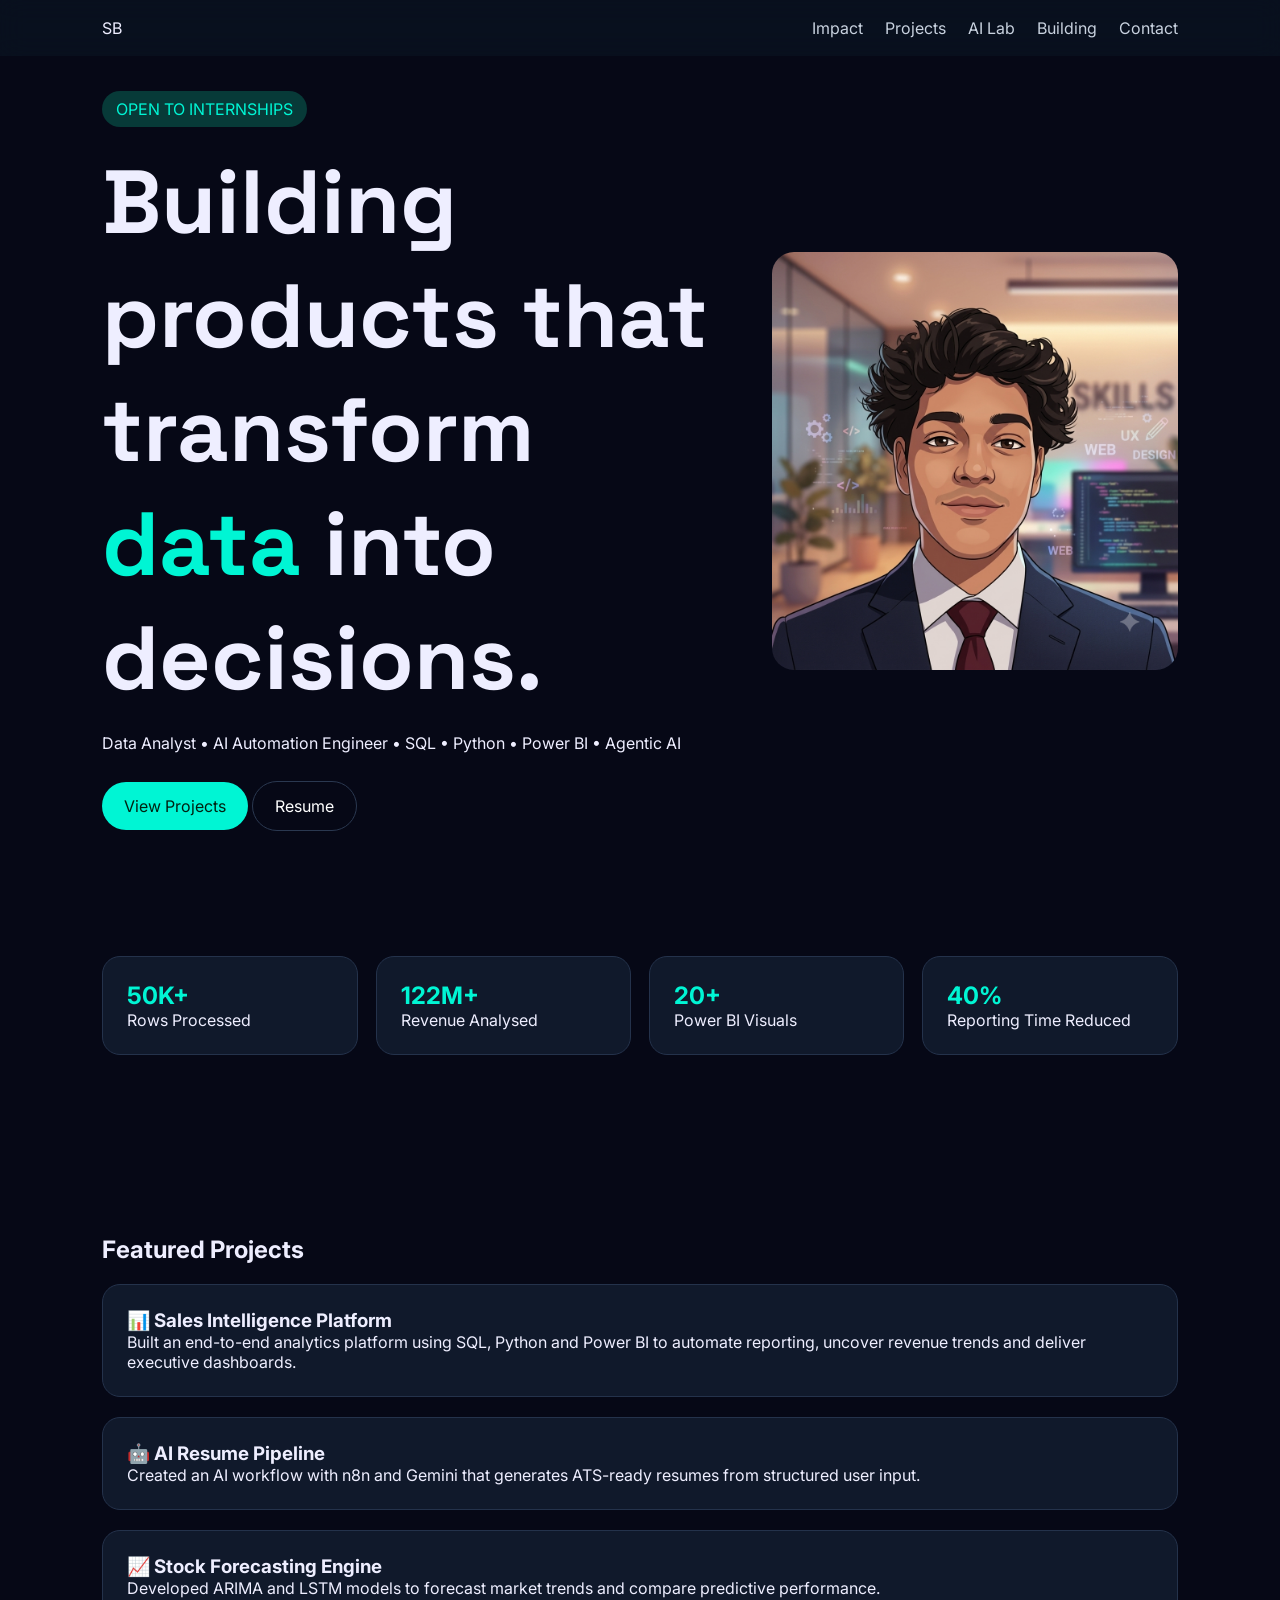
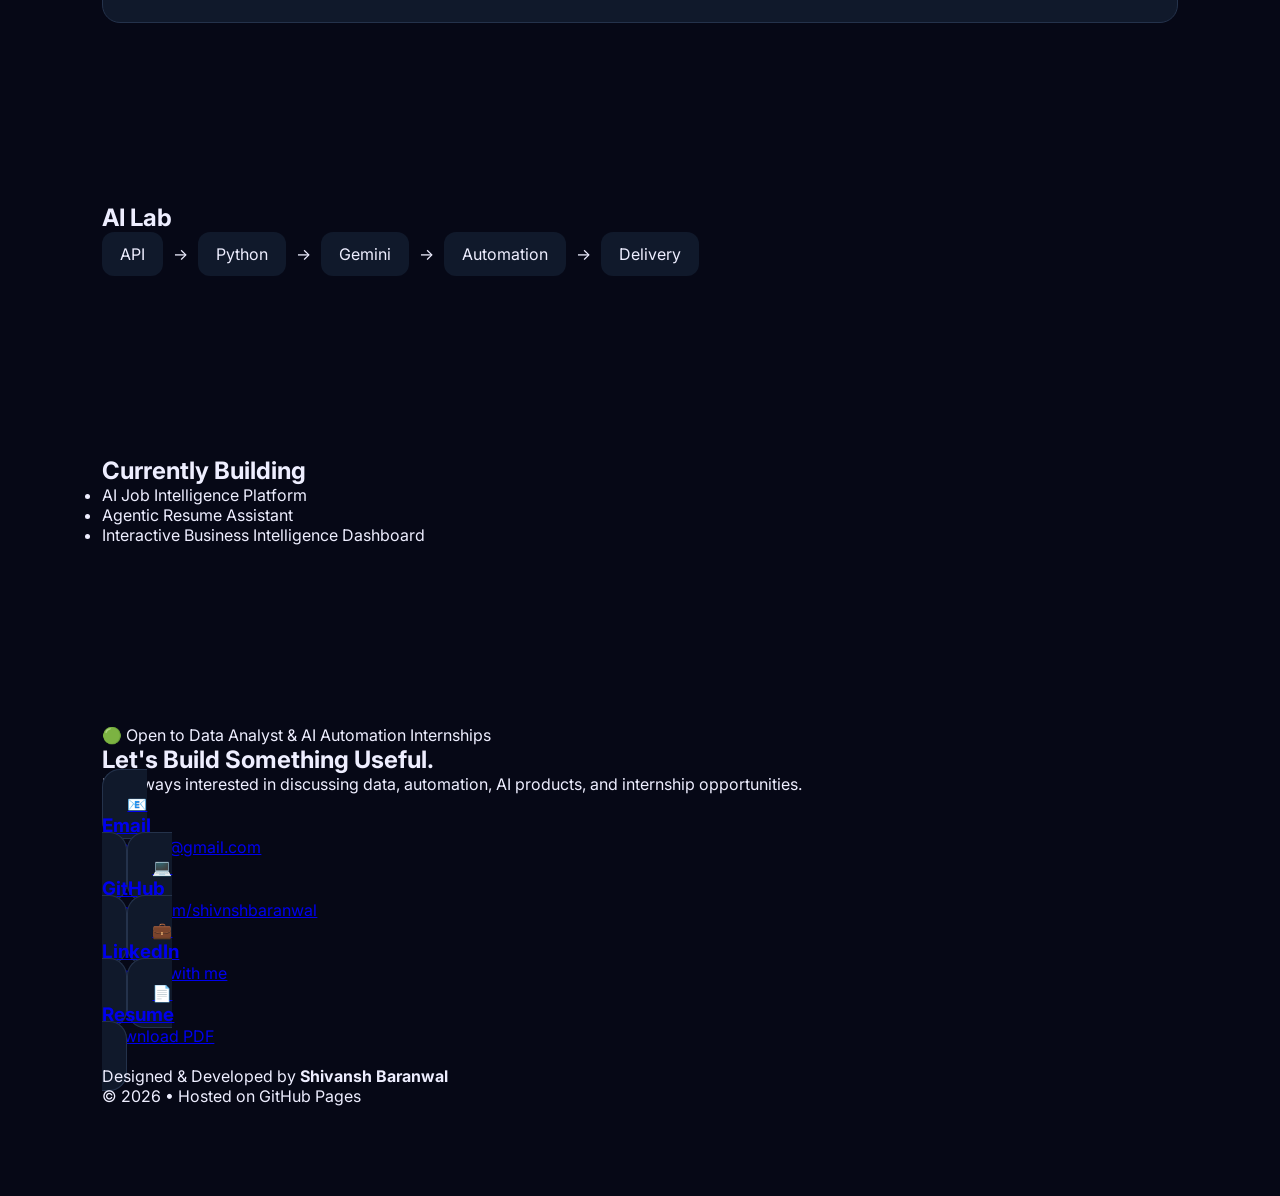
==== index.html @ 77359bcf "Enhance footer with contact information and links Added contact section with internship status and l" ====
<!DOCTYPE html>
<html lang="en">
<head>
<meta charset="UTF-8">
<meta name="viewport" content="width=device-width,initial-scale=1">
<title>Shivansh Baranwal | Data Analyst & AI Automation Engineer</title>
<link rel="preconnect" href="https://fonts.googleapis.com">
<link rel="preconnect" href="https://fonts.gstatic.com" crossorigin>
<link href="https://fonts.googleapis.com/css2?family=Inter:wght@400;600;700;800&family=Space+Grotesk:wght@500;700&display=swap" rel="stylesheet">
<link rel="stylesheet" href="css/style.css">
</head>
<body>
<div id="progress"></div>
<header class="nav">
<div class="logo">SB</div>
<nav>
<a href="#impact">Impact</a>
<a href="#projects">Projects</a>
<a href="#lab">AI Lab</a>
<a href="#building">Building</a>
<a href="#contact">Contact</a>
</nav>
</header>

<section class="hero reveal">
<div>
<span class="badge">OPEN TO INTERNSHIPS</span>
<h1>Building products that transform <span>data</span> into decisions.</h1>
<p>Data Analyst • AI Automation Engineer • SQL • Python • Power BI • Agentic AI</p>
<div class="buttons">
<a class="primary" href="#projects">View Projects</a>
<a class="secondary" href="assets/resume.pdf">Resume</a>
</div>
</div>
<img src="assets/profile.png" class="avatar">
</section>

<section id="impact" class="impact reveal">
<div><h2>50K+</h2><p>Rows Processed</p></div>
<div><h2>122M+</h2><p>Revenue Analysed</p></div>
<div><h2>20+</h2><p>Power BI Visuals</p></div>
<div><h2>40%</h2><p>Reporting Time Reduced</p></div>
</section>

<section id="projects" class="reveal">
<h2>Featured Projects</h2>
<article class="card"><h3>📊 Sales Intelligence Platform</h3><p>Built an end-to-end analytics platform using SQL, Python and Power BI to automate reporting, uncover revenue trends and deliver executive dashboards.</p></article>
<article class="card"><h3>🤖 AI Resume Pipeline</h3><p>Created an AI workflow with n8n and Gemini that generates ATS-ready resumes from structured user input.</p></article>
<article class="card"><h3>📈 Stock Forecasting Engine</h3><p>Developed ARIMA and LSTM models to forecast market trends and compare predictive performance.</p></article>
</section>

<section id="lab" class="reveal">
<h2>AI Lab</h2>
<div class="flow"><div>API</div><span>→</span><div>Python</div><span>→</span><div>Gemini</div><span>→</span><div>Automation</div><span>→</span><div>Delivery</div></div>
</section>

<section id="building" class="reveal">
<h2>Currently Building</h2>
<ul>
<li>AI Job Intelligence Platform</li>
<li>Agentic Resume Assistant</li>
<li>Interactive Business Intelligence Dashboard</li>
</ul>
</section>

<section class="contact">
<div class="container">
<p class="status">🟢 Open to Data Analyst & AI Automation Internships</p>

<h2>Let's Build Something Useful.</h2>

<p class="subtitle">
I'm always interested in discussing data, automation, AI products, and internship opportunities.
</p>

<div class="links">

<a href="mailto:bshivnsh@gmail.com" class="card">
<span>📧</span>
<div>
<h3>Email</h3>
<p>bshivnsh@gmail.com</p>
</div>
</a>

<a href="https://github.com/shivnshbaranwal" target="_blank" class="card">
<span>💻</span>
<div>
<h3>GitHub</h3>
<p>github.com/shivnshbaranwal</p>
</div>
</a>

<a href="https://www.linkedin.com/in/shivansh-baranwal/" target="_blank" class="card">
<span>💼</span>
<div>
<h3>LinkedIn</h3>
<p>Connect with me</p>
</div>
</a>

<a href="assets/resume.pdf" target="_blank" class="card">
<span>📄</span>
<div>
<h3>Resume</h3>
<p>Download PDF</p>
</div>
</a>

</div>

<footer>
<p>Designed & Developed by <strong>Shivansh Baranwal</strong></p>
<p>© 2026 • Hosted on GitHub Pages</p>
</footer>

</div>
</section>

<script src="js/app.js"></script>
</body>
</html>
---- css/style.css ----
*{margin:0;padding:0;box-sizing:border-box}html{scroll-behavior:smooth}body{font-family:Inter,sans-serif;background:#060816;color:#eef}#progress{position:fixed;top:0;left:0;height:3px;background:#00f5d4;width:0;z-index:999}.nav{position:sticky;top:0;display:flex;justify-content:space-between;padding:18px 8%;background:#0a1220dd;backdrop-filter:blur(12px)}.nav a{margin-left:18px;color:#c8d2df;text-decoration:none}.hero{display:grid;grid-template-columns:1.2fr .8fr;gap:60px;align-items:center;min-height:90vh;padding:0 8%}.badge{display:inline-block;background:#073a38;color:#00f5d4;padding:8px 14px;border-radius:999px}.hero h1{font:700 clamp(3rem,7vw,5.8rem) 'Space Grotesk';margin:18px 0}.hero h1 span{color:#00f5d4}.avatar{max-width:420px;width:100%;border-radius:22px}.buttons a{display:inline-block;margin-top:28px;padding:14px 22px;border-radius:999px;text-decoration:none}.primary{background:#00f5d4;color:#021}.secondary{border:1px solid #2a3850;color:#fff}section{padding:90px 8%}.impact{display:grid;grid-template-columns:repeat(4,1fr);gap:18px}.impact div,.card{background:#10192b;border:1px solid #24324b;border-radius:18px;padding:24px}.impact h2{color:#00f5d4}.card{margin-top:20px}.flow{display:flex;gap:10px;flex-wrap:wrap;align-items:center}.flow div{background:#10192b;padding:12px 18px;border-radius:12px}.reveal{opacity:0;transform:translateY(30px);transition:.7s}.reveal.show{opacity:1;transform:none}@media(max-width:900px){.hero,.impact{grid-template-columns:1fr}}
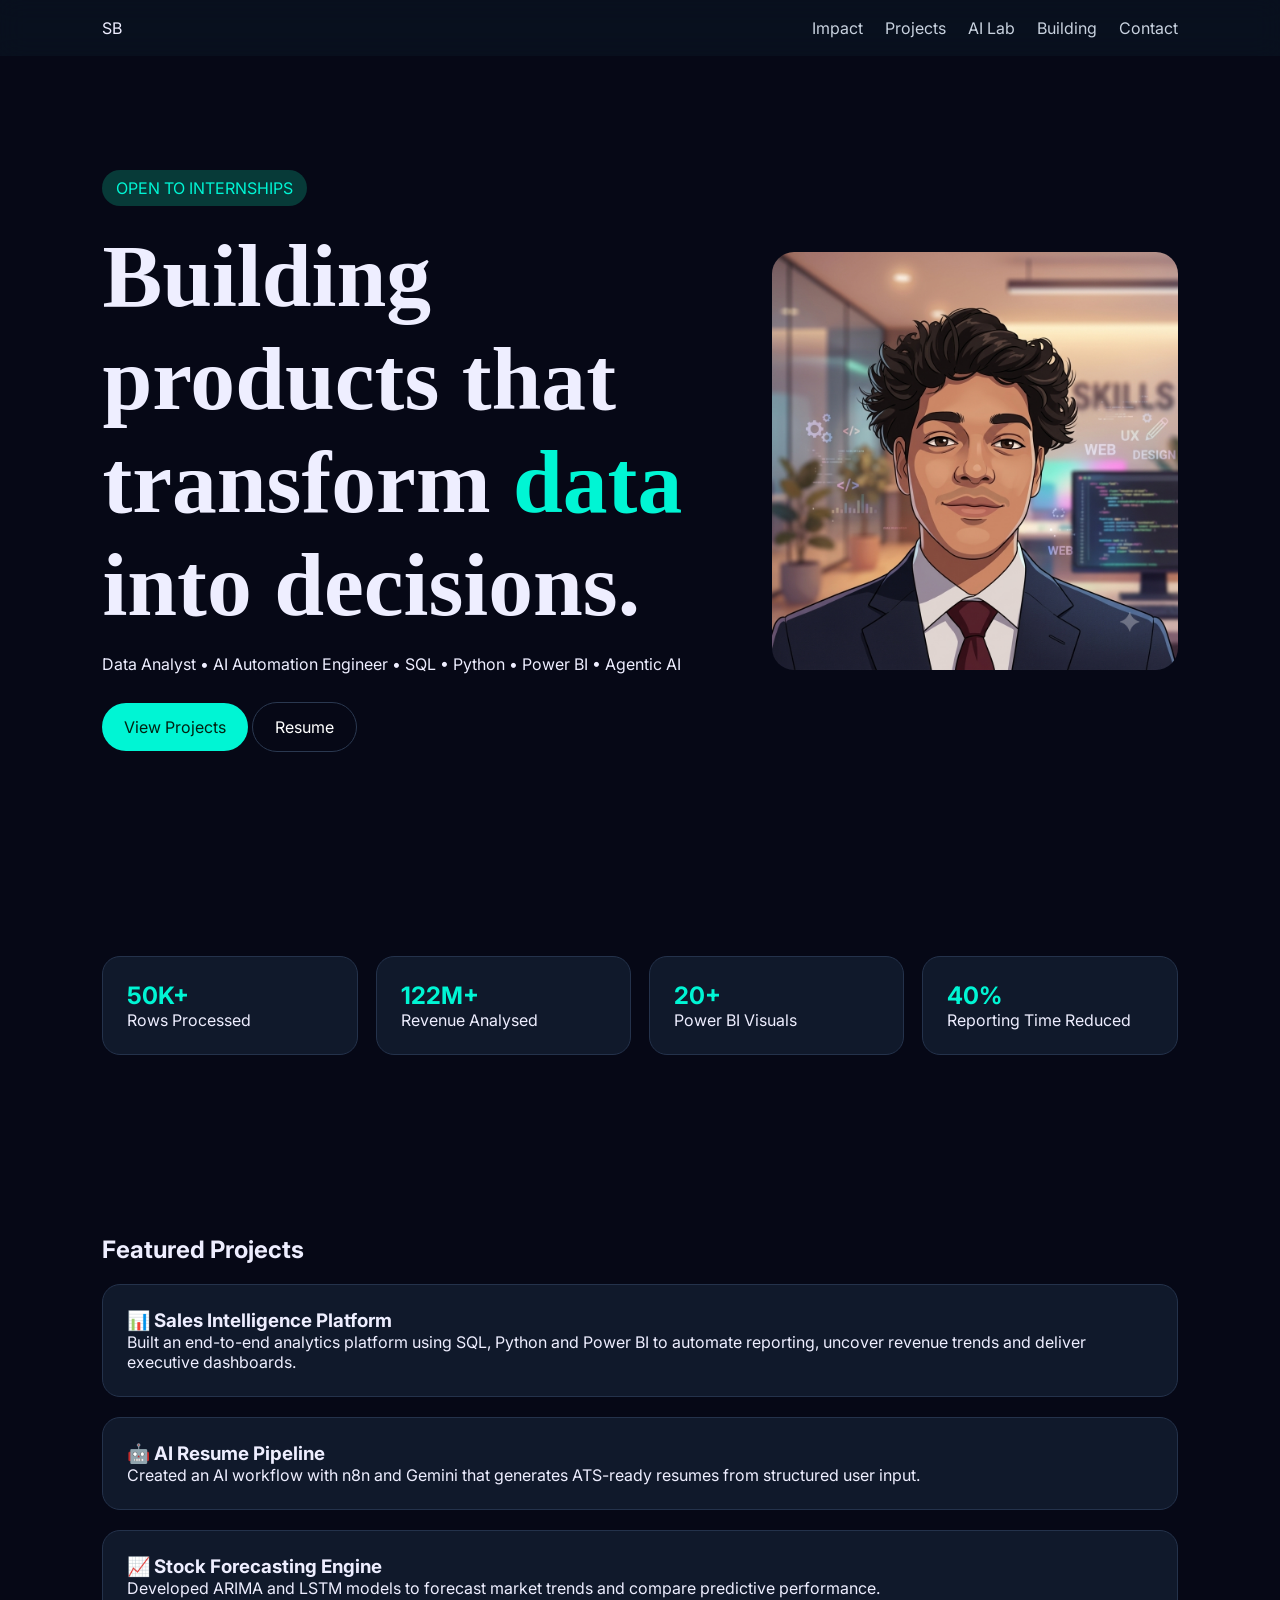
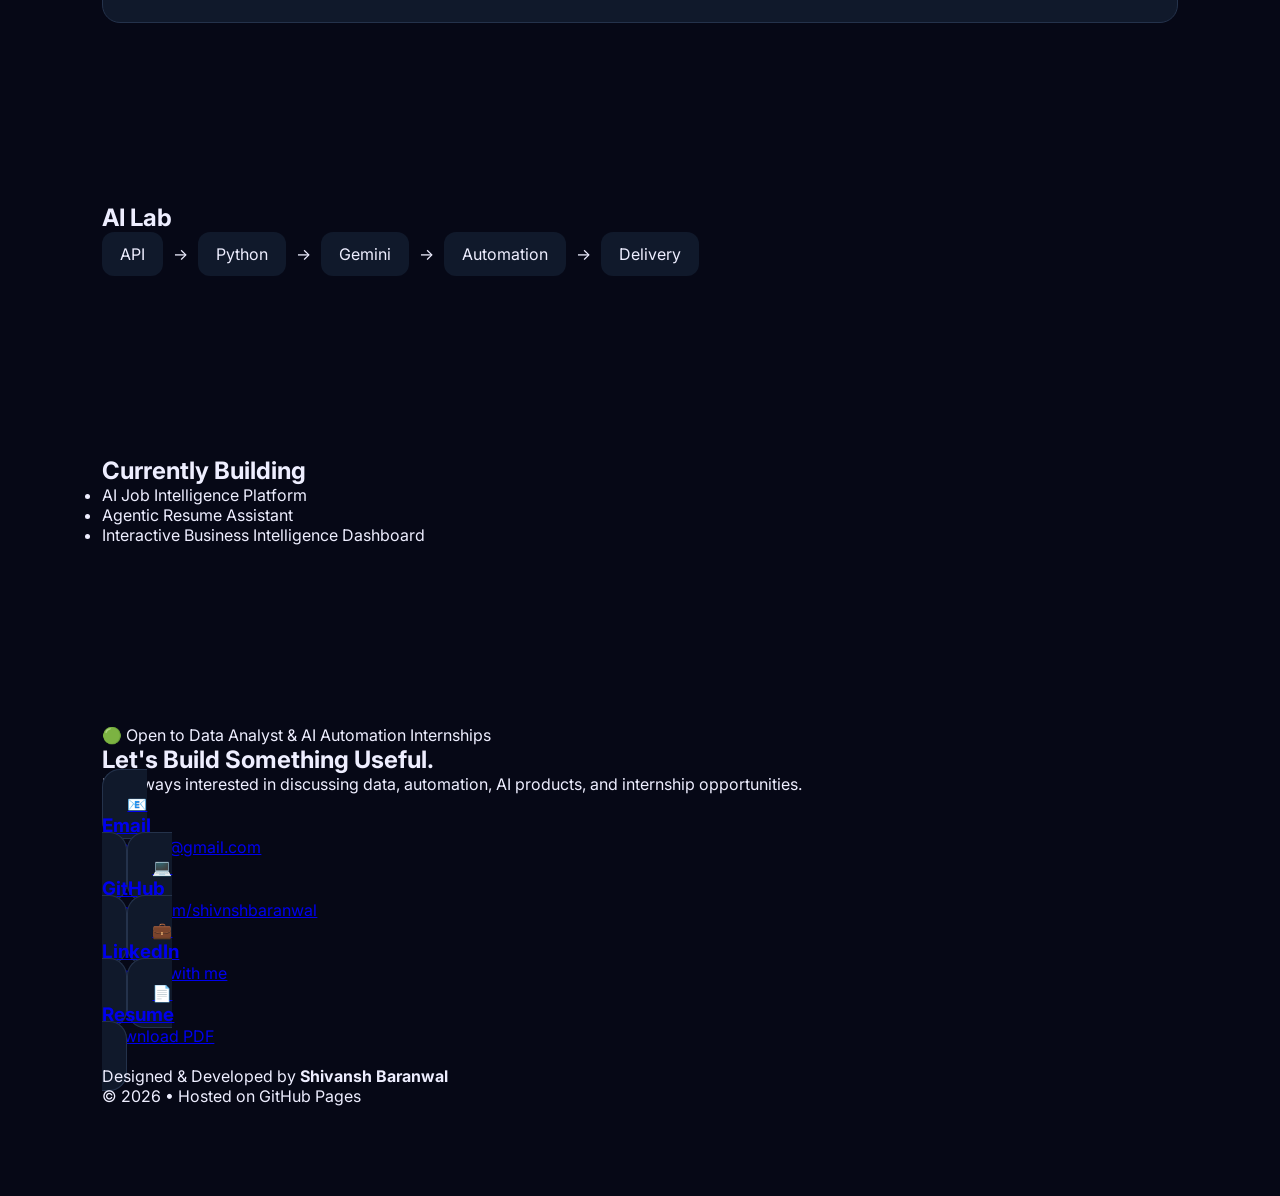
==== commit b58ce336: "Update title and font stylesheet in index.html" ====
--- a/index.html
+++ b/index.html
@@ -3,10 +3,10 @@
 <head>
 <meta charset="UTF-8">
 <meta name="viewport" content="width=device-width,initial-scale=1">
-<title>Shivansh Baranwal | Data Analyst & AI Automation Engineer</title>
+<title>Final Polish - Contact Section</title>
 <link rel="preconnect" href="https://fonts.googleapis.com">
 <link rel="preconnect" href="https://fonts.gstatic.com" crossorigin>
-<link href="https://fonts.googleapis.com/css2?family=Inter:wght@400;600;700;800&family=Space+Grotesk:wght@500;700&display=swap" rel="stylesheet">
+<link href="https://fonts.googleapis.com/css2?family=Inter:wght@400;600;700;800&display=swap" rel="stylesheet">
 <link rel="stylesheet" href="css/style.css">
 </head>
 <body>
--- a/css/style.css
+++ b/css/style.css
@@ -1 +1,12 @@
-*{margin:0;padding:0;box-sizing:border-box}html{scroll-behavior:smooth}body{font-family:Inter,sans-serif;background:#060816;color:#eef}#progress{position:fixed;top:0;left:0;height:3px;background:#00f5d4;width:0;z-index:999}.nav{position:sticky;top:0;display:flex;justify-content:space-between;padding:18px 8%;background:#0a1220dd;backdrop-filter:blur(12px)}.nav a{margin-left:18px;color:#c8d2df;text-decoration:none}.hero{display:grid;grid-template-columns:1.2fr .8fr;gap:60px;align-items:center;min-height:90vh;padding:0 8%}.badge{display:inline-block;background:#073a38;color:#00f5d4;padding:8px 14px;border-radius:999px}.hero h1{font:700 clamp(3rem,7vw,5.8rem) 'Space Grotesk';margin:18px 0}.hero h1 span{color:#00f5d4}.avatar{max-width:420px;width:100%;border-radius:22px}.buttons a{display:inline-block;margin-top:28px;padding:14px 22px;border-radius:999px;text-decoration:none}.primary{background:#00f5d4;color:#021}.secondary{border:1px solid #2a3850;color:#fff}section{padding:90px 8%}.impact{display:grid;grid-template-columns:repeat(4,1fr);gap:18px}.impact div,.card{background:#10192b;border:1px solid #24324b;border-radius:18px;padding:24px}.impact h2{color:#00f5d4}.card{margin-top:20px}.flow{display:flex;gap:10px;flex-wrap:wrap;align-items:center}.flow div{background:#10192b;padding:12px 18px;border-radius:12px}.reveal{opacity:0;transform:translateY(30px);transition:.7s}.reveal.show{opacity:1;transform:none}@media(max-width:900px){.hero,.impact{grid-template-columns:1fr}}+*{margin:0;padding:0;box-sizing:border-box}html{scroll-behavior:smooth}body{font-family:Inter,sans-serif;background:#060816;color:#eef}#progress{position:fixed;top:0;left:0;height:3px;background:#00f5d4;width:0;z-index:999}.nav{position:sticky;top:0;display:flex;justify-content:space-between;padding:18px 8%;background:#0a1220dd;backdrop-filter:blur(12px)}.nav a{margin-left:18px;color:#c8d2df;text-decoration:none}.hero{display:grid;grid-template-columns:1.2fr .8fr;gap:60px;align-items:center;min-height:90vh;padding:0 8%}.badge{display:inline-block;background:#073a38;color:#00f5d4;padding:8px 14px;border-radius:999px}.hero h1{font:700 clamp(3rem,7vw,5.8rem) 'Space Grotesk';margin:18px 0}.hero h1 span{color:#00f5d4}.avatar{max-width:420px;width:100%;border-radius:22px}.buttons a{display:inline-block;margin-top:28px;padding:14px 22px;border-radius:999px;text-decoration:none}.primary{background:#00f5d4;color:#021}.secondary{border:1px solid #2a3850;color:#fff}section{padding:90px 8%}.impact{display:grid;grid-template-columns:repeat(4,1fr);gap:18px}.impact div,.card{background:#10192b;border:1px solid #24324b;border-radius:18px;padding:24px}.impact h2{color:#00f5d4}.card{margin-top:20px}.flow{display:flex;gap:10px;flex-wrap:wrap;align-items:center}.flow div{background:#10192b;padding:12px 18px;border-radius:12px}.reveal{opacity:0;transform:translateY(30px);transition:.7s}.reveal.show{opacity:1;transform:none}@media(max-width:900px){.hero,.impact{grid-template-columns:1fr}}
+
+/* Contact Section Upgrade */
+#contact{text-align:center;padding:100px 8%}
+.contact-status{display:inline-block;background:#0c3a35;color:#00f5d4;padding:8px 16px;border-radius:999px;margin-bottom:20px}
+.contact-sub{max-width:700px;margin:18px auto 40px;color:#9fb2cb;line-height:1.8}
+.contact-grid{display:grid;grid-template-columns:repeat(auto-fit,minmax(240px,1fr));gap:20px;margin-top:20px}
+.contact-card{text-decoration:none;color:#eef;background:#10192b;border:1px solid #24324b;border-radius:18px;padding:22px;display:flex;align-items:center;gap:16px;transition:.3s}
+.contact-card span{font-size:2rem}
+.contact-card p{color:#9fb2cb;word-break:break-word}
+.contact-card:hover{transform:translateY(-8px);border-color:#00f5d4;box-shadow:0 16px 36px rgba(0,245,212,.18)}
+.copyright{margin-top:40px;color:#8ea2bc;font-size:.9rem}
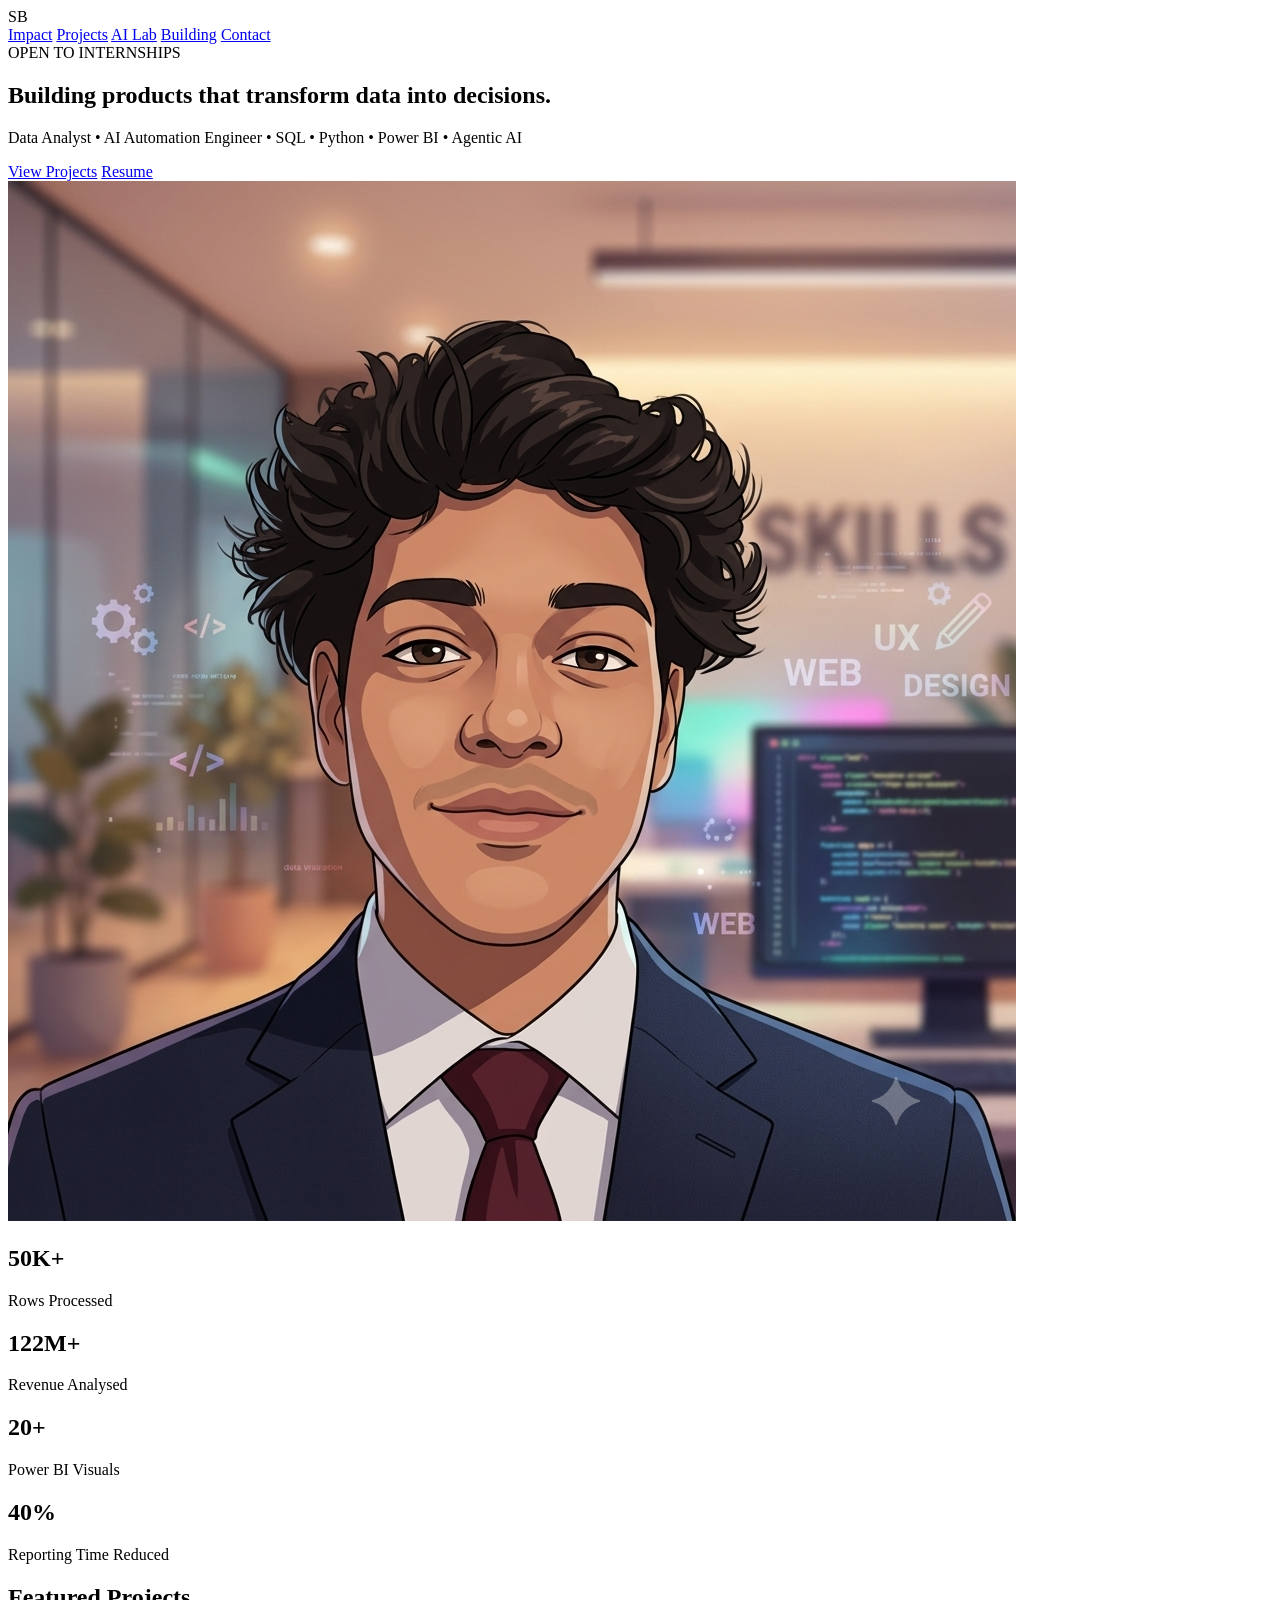
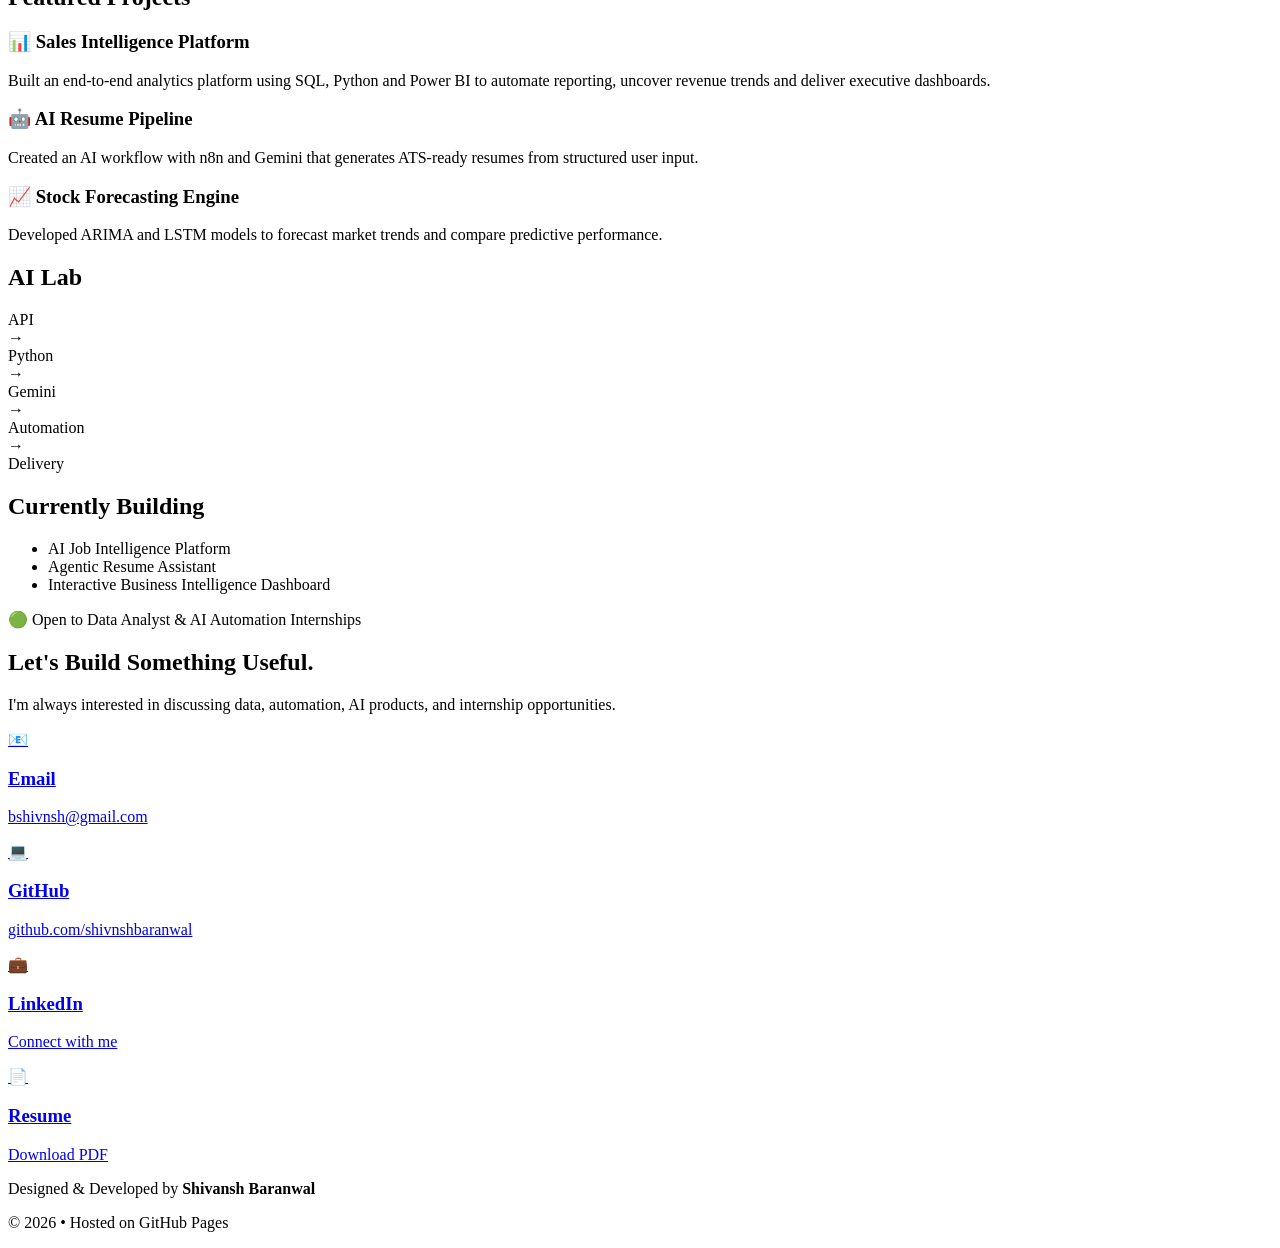
==== commit df028a97: "Rename index_fixed.html to index.html" ====
--- a/index.html
+++ b/index.html
@@ -1,13 +1,14 @@
 <!DOCTYPE html>
+
 <html lang="en">
 <head>
-<meta charset="UTF-8">
-<meta name="viewport" content="width=device-width,initial-scale=1">
-<title>Final Polish - Contact Section</title>
-<link rel="preconnect" href="https://fonts.googleapis.com">
-<link rel="preconnect" href="https://fonts.gstatic.com" crossorigin>
-<link href="https://fonts.googleapis.com/css2?family=Inter:wght@400;600;700;800&display=swap" rel="stylesheet">
-<link rel="stylesheet" href="css/style.css">
+<meta charset="utf-8"/>
+<meta content="width=device-width,initial-scale=1" name="viewport"/>
+<title>Shivansh Baranwal | Portfolio</title>
+<link href="https://fonts.googleapis.com" rel="preconnect"/>
+<link crossorigin="" href="https://fonts.gstatic.com" rel="preconnect"/>
+<link href="https://fonts.googleapis.com/css2?family=Inter:wght@400;600;700;800&amp;display=swap" rel="stylesheet"/>
+<link href="css/style.css" rel="stylesheet"/>
 </head>
 <body>
 <div id="progress"></div>
@@ -21,7 +22,6 @@
 <a href="#contact">Contact</a>
 </nav>
 </header>
-
 <section class="hero reveal">
 <div>
 <span class="badge">OPEN TO INTERNSHIPS</span>
@@ -32,29 +32,25 @@
 <a class="secondary" href="assets/resume.pdf">Resume</a>
 </div>
 </div>
-<img src="assets/profile.png" class="avatar">
+<img class="avatar" src="assets/profile.png"/>
 </section>
-
-<section id="impact" class="impact reveal">
+<section class="impact reveal" id="impact">
 <div><h2>50K+</h2><p>Rows Processed</p></div>
 <div><h2>122M+</h2><p>Revenue Analysed</p></div>
 <div><h2>20+</h2><p>Power BI Visuals</p></div>
 <div><h2>40%</h2><p>Reporting Time Reduced</p></div>
 </section>
-
-<section id="projects" class="reveal">
+<section class="reveal" id="projects">
 <h2>Featured Projects</h2>
-<article class="card"><h3>📊 Sales Intelligence Platform</h3><p>Built an end-to-end analytics platform using SQL, Python and Power BI to automate reporting, uncover revenue trends and deliver executive dashboards.</p></article>
-<article class="card"><h3>🤖 AI Resume Pipeline</h3><p>Created an AI workflow with n8n and Gemini that generates ATS-ready resumes from structured user input.</p></article>
-<article class="card"><h3>📈 Stock Forecasting Engine</h3><p>Developed ARIMA and LSTM models to forecast market trends and compare predictive performance.</p></article>
+<article class="project-card"><h3>📊 Sales Intelligence Platform</h3><p>Built an end-to-end analytics platform using SQL, Python and Power BI to automate reporting, uncover revenue trends and deliver executive dashboards.</p></article>
+<article class="project-card"><h3>🤖 AI Resume Pipeline</h3><p>Created an AI workflow with n8n and Gemini that generates ATS-ready resumes from structured user input.</p></article>
+<article class="project-card"><h3>📈 Stock Forecasting Engine</h3><p>Developed ARIMA and LSTM models to forecast market trends and compare predictive performance.</p></article>
 </section>
-
-<section id="lab" class="reveal">
+<section class="reveal" id="lab">
 <h2>AI Lab</h2>
 <div class="flow"><div>API</div><span>→</span><div>Python</div><span>→</span><div>Gemini</div><span>→</span><div>Automation</div><span>→</span><div>Delivery</div></div>
 </section>
-
-<section id="building" class="reveal">
+<section class="reveal" id="building">
 <h2>Currently Building</h2>
 <ul>
 <li>AI Job Intelligence Platform</li>
@@ -62,61 +58,49 @@
 <li>Interactive Business Intelligence Dashboard</li>
 </ul>
 </section>
-
 <section class="contact">
 <div class="container">
-<p class="status">🟢 Open to Data Analyst & AI Automation Internships</p>
-
+<p class="contact-status">🟢 Open to Data Analyst &amp; AI Automation Internships</p>
 <h2>Let's Build Something Useful.</h2>
-
-<p class="subtitle">
+<p class="contact-sub">
 I'm always interested in discussing data, automation, AI products, and internship opportunities.
 </p>
-
-<div class="links">
-
-<a href="mailto:bshivnsh@gmail.com" class="card">
+<div class="contact-grid">
+<a class="contact-card" href="mailto:bshivnsh@gmail.com">
 <span>📧</span>
 <div>
 <h3>Email</h3>
 <p>bshivnsh@gmail.com</p>
 </div>
 </a>
-
-<a href="https://github.com/shivnshbaranwal" target="_blank" class="card">
+<a class="contact-card" href="https://github.com/shivnshbaranwal" target="_blank">
 <span>💻</span>
 <div>
 <h3>GitHub</h3>
 <p>github.com/shivnshbaranwal</p>
 </div>
 </a>
-
-<a href="https://www.linkedin.com/in/shivansh-baranwal/" target="_blank" class="card">
+<a class="contact-card" href="https://www.linkedin.com/in/shivansh-baranwal/" target="_blank">
 <span>💼</span>
 <div>
 <h3>LinkedIn</h3>
 <p>Connect with me</p>
 </div>
 </a>
-
-<a href="assets/resume.pdf" target="_blank" class="card">
+<a class="contact-card" href="assets/resume.pdf" target="_blank">
 <span>📄</span>
 <div>
 <h3>Resume</h3>
 <p>Download PDF</p>
 </div>
 </a>
-
 </div>
-
 <footer>
-<p>Designed & Developed by <strong>Shivansh Baranwal</strong></p>
+<p>Designed &amp; Developed by <strong>Shivansh Baranwal</strong></p>
 <p>© 2026 • Hosted on GitHub Pages</p>
 </footer>
-
 </div>
 </section>
-
 <script src="js/app.js"></script>
 </body>
 </html>
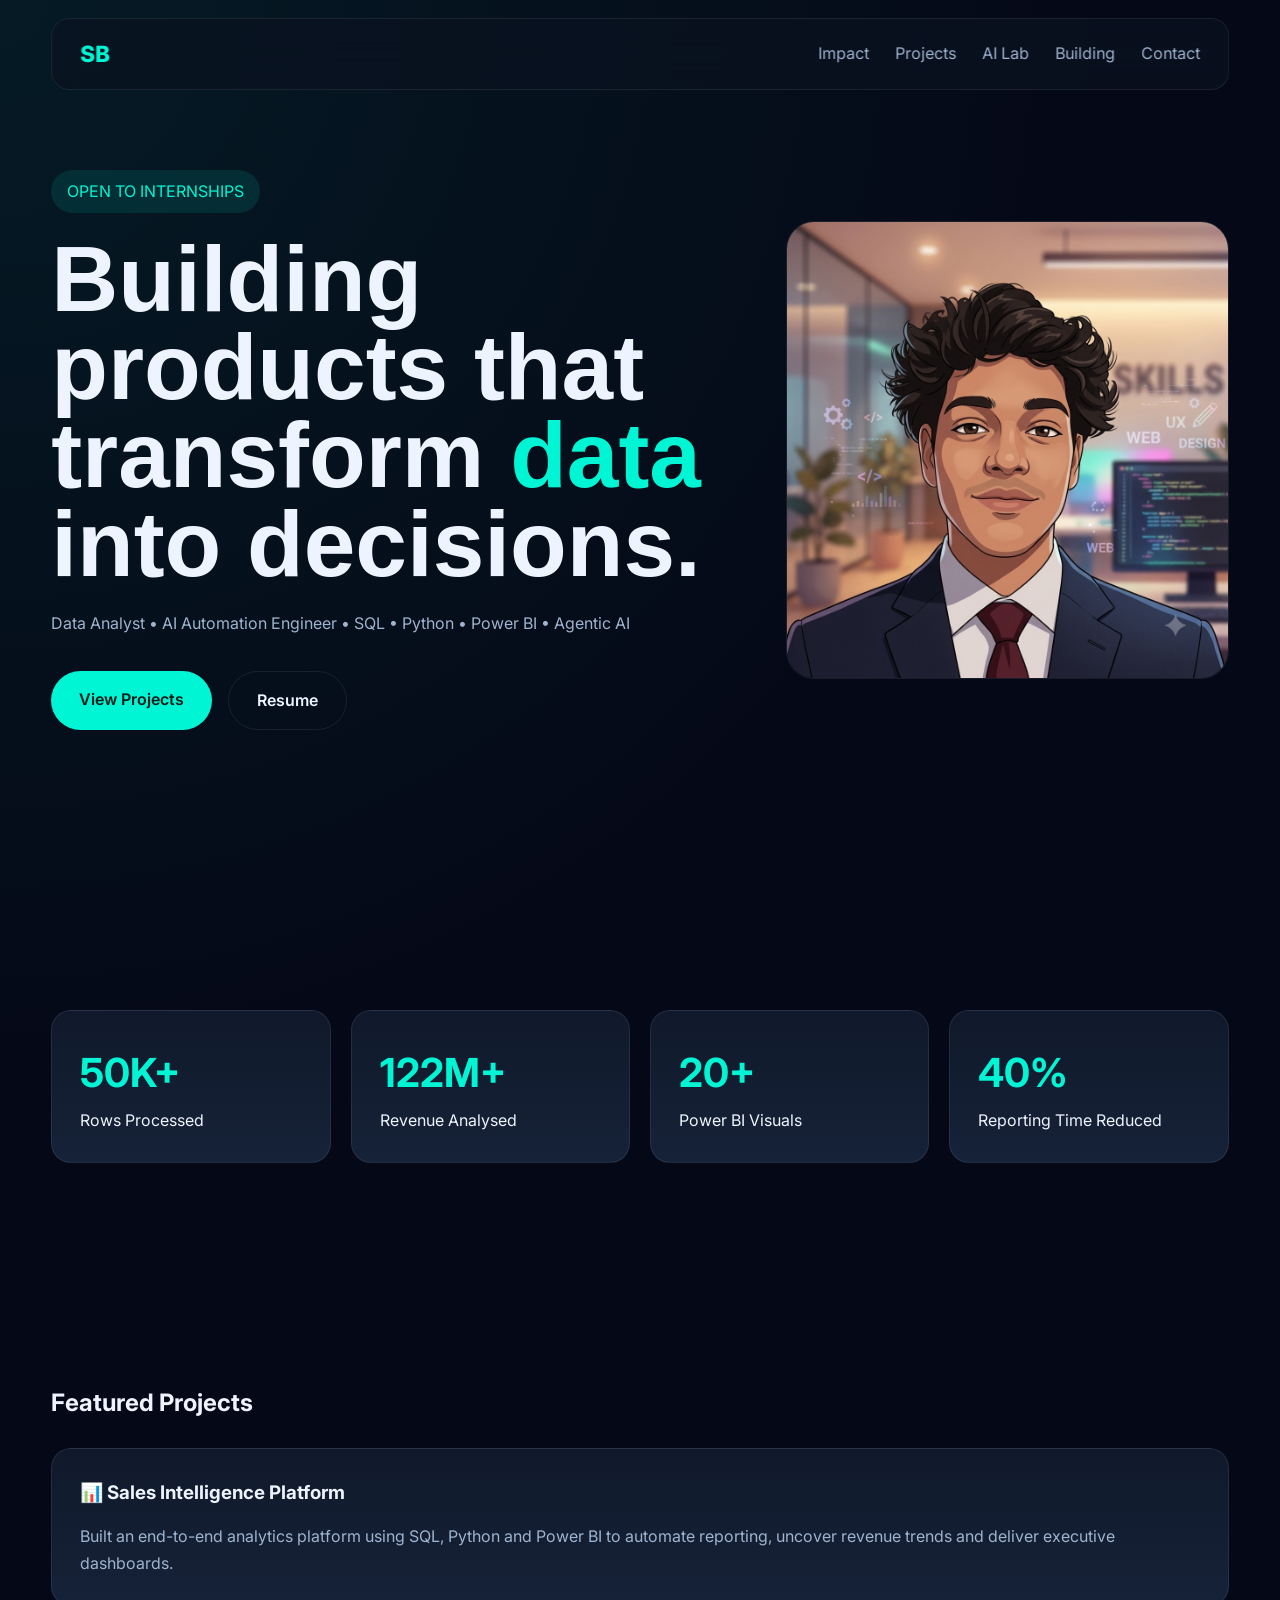
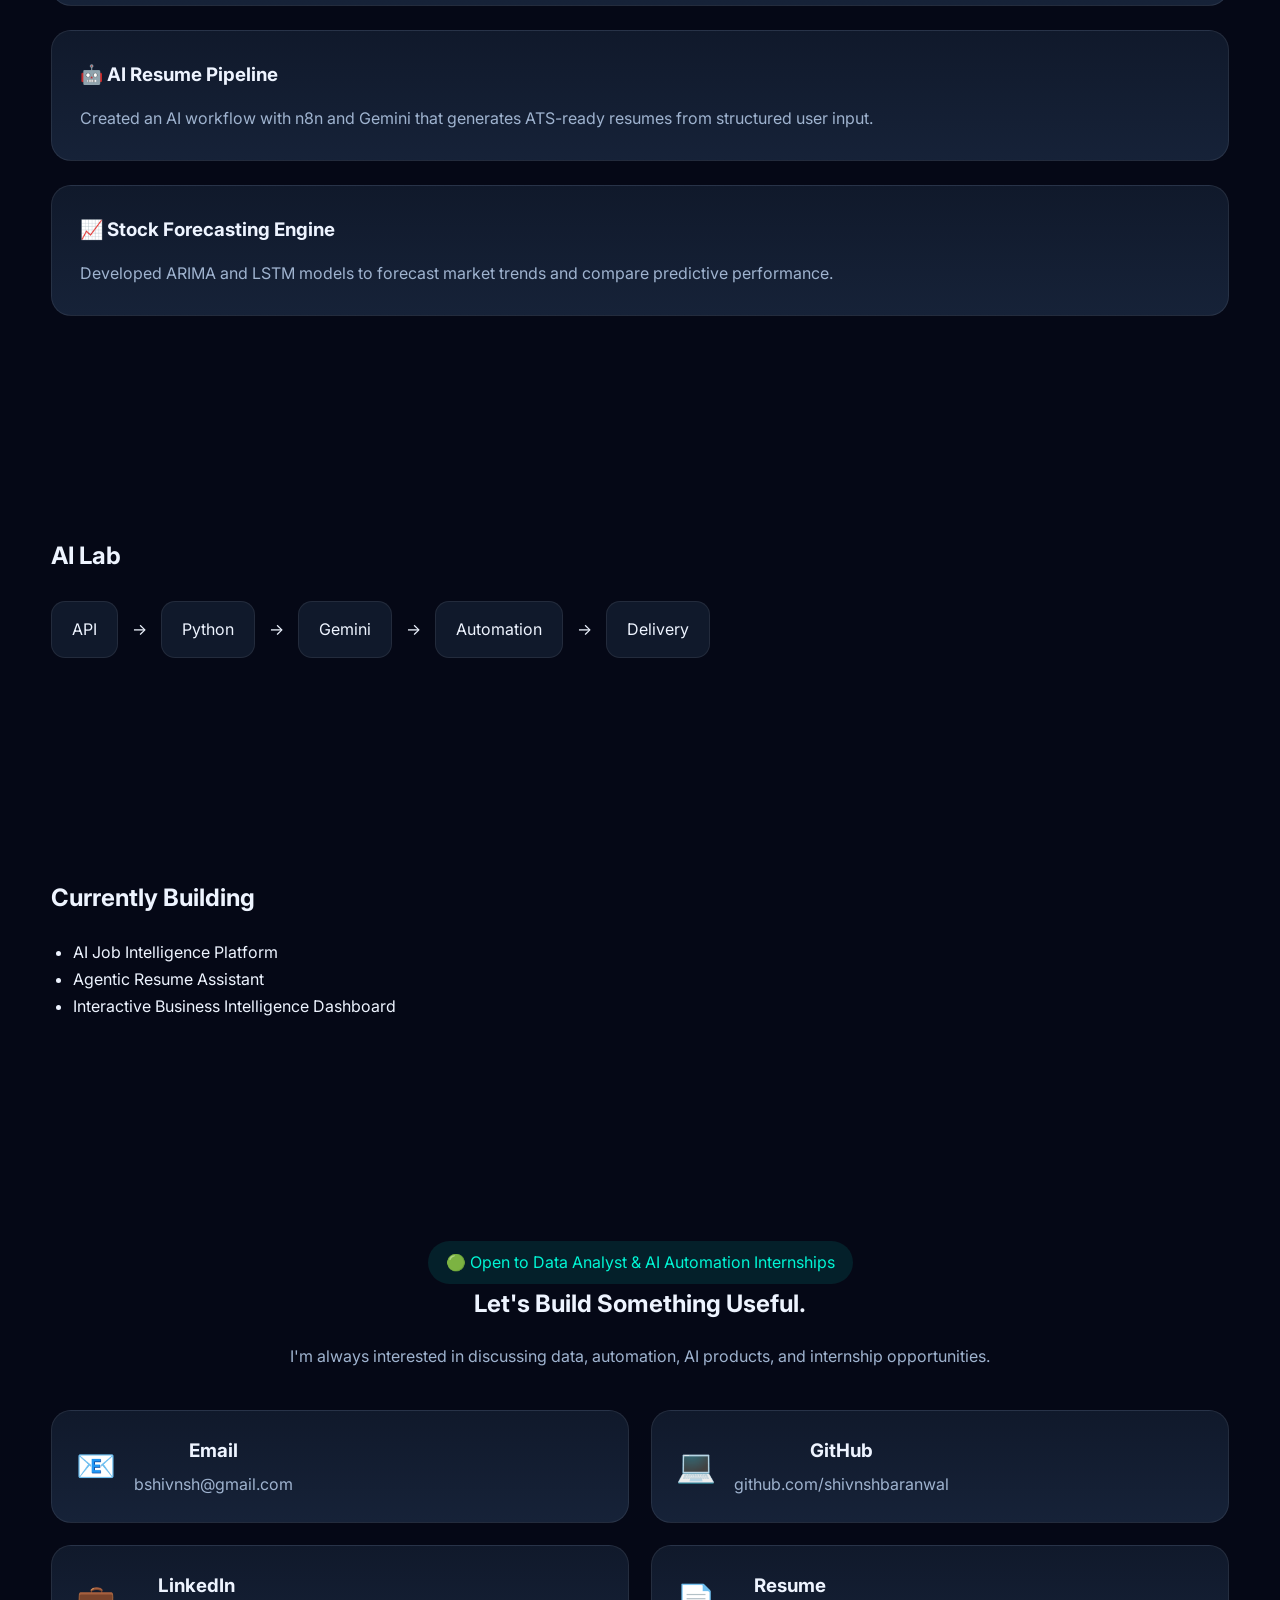
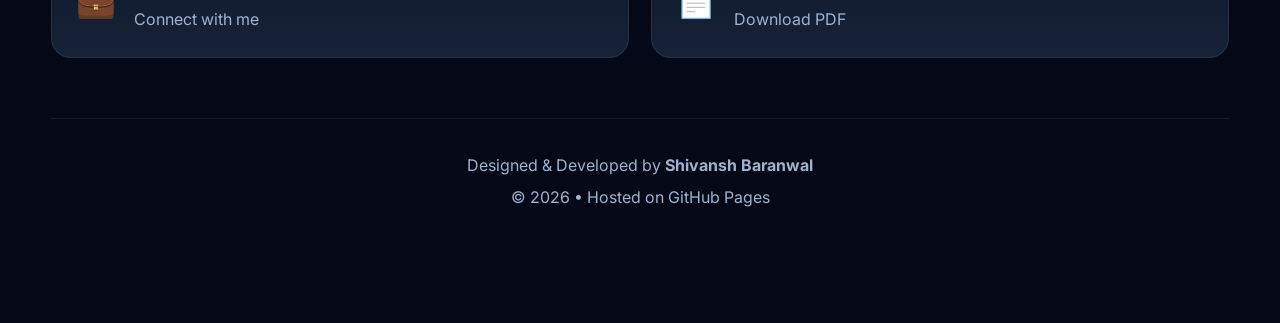
==== commit 6379ad4a: "Add favicon link to index.html" ====
--- a/index.html
+++ b/index.html
@@ -9,6 +9,7 @@
 <link crossorigin="" href="https://fonts.gstatic.com" rel="preconnect"/>
 <link href="https://fonts.googleapis.com/css2?family=Inter:wght@400;600;700;800&amp;display=swap" rel="stylesheet"/>
 <link href="css/style.css" rel="stylesheet"/>
+<link rel="icon" type="image/png" href="assets/favicon.png"/>
 </head>
 <body>
 <div id="progress"></div>
--- a/css/style.css
+++ b/css/style.css
@@ -0,0 +1,298 @@
+
+/* ===========================
+   NEXUS v1.1 CSS
+   Matches index_fixed.html
+=========================== */
+
+:root{
+ --bg:#050816;
+ --surface:#10192b;
+ --surface2:#162238;
+ --text:#eef4ff;
+ --muted:#9fb3cf;
+ --accent:#00f5d4;
+ --border:rgba(255,255,255,.08);
+ --radius:20px;
+}
+
+*{margin:0;padding:0;box-sizing:border-box}
+html{scroll-behavior:smooth}
+body{
+font-family:Inter,sans-serif;
+background:radial-gradient(circle at top left,rgba(0,245,212,.08),transparent 30%),var(--bg);
+color:var(--text);
+overflow-x:hidden;
+line-height:1.7;
+}
+
+a{text-decoration:none;color:inherit}
+img{display:block;max-width:100%}
+
+#progress{
+position:fixed;
+top:0;
+left:0;
+height:4px;
+width:0;
+background:linear-gradient(90deg,#00f5d4,#5aa9ff);
+z-index:9999;
+}
+
+.nav{
+position:fixed;
+top:18px;
+left:50%;
+transform:translateX(-50%);
+width:min(1200px,92%);
+display:flex;
+justify-content:space-between;
+align-items:center;
+padding:16px 28px;
+background:rgba(10,18,32,.72);
+backdrop-filter:blur(16px);
+border:1px solid var(--border);
+border-radius:18px;
+z-index:999;
+}
+
+.logo{font-size:1.4rem;font-weight:800;color:var(--accent)}
+
+.nav nav{display:flex;gap:26px}
+.nav nav a{color:var(--muted);transition:.3s}
+.nav nav a:hover{color:var(--accent)}
+
+section{
+width:min(1200px,92%);
+margin:auto;
+padding:110px 0;
+}
+
+.hero{
+display:grid;
+grid-template-columns:1.2fr .8fr;
+gap:70px;
+align-items:center;
+min-height:100vh;
+}
+
+.badge{
+display:inline-block;
+padding:8px 16px;
+border-radius:999px;
+background:rgba(0,245,212,.1);
+color:var(--accent);
+}
+
+.hero h1{
+font-family:"Space Grotesk",sans-serif;
+font-size:clamp(3.2rem,8vw,5.8rem);
+line-height:.95;
+margin:22px 0;
+}
+
+.hero h1 span{color:var(--accent)}
+.hero p{color:var(--muted);max-width:620px}
+
+.buttons{
+display:flex;
+gap:16px;
+margin-top:34px;
+}
+
+.primary,.secondary{
+padding:15px 28px;
+border-radius:999px;
+font-weight:600;
+transition:.3s;
+}
+
+.primary{
+background:var(--accent);
+color:#001c18;
+}
+
+.secondary{
+border:1px solid var(--border);
+}
+
+.primary:hover,.secondary:hover{
+transform:translateY(-4px);
+}
+
+.avatar{
+border-radius:28px;
+border:1px solid var(--border);
+}
+
+.impact{
+display:grid;
+grid-template-columns:repeat(4,1fr);
+gap:20px;
+}
+
+.impact>div{
+background:linear-gradient(180deg,var(--surface),var(--surface2));
+padding:28px;
+border-radius:var(--radius);
+border:1px solid var(--border);
+}
+
+.impact h2{
+color:var(--accent);
+font-size:2.5rem;
+}
+
+.project-card{
+margin-top:24px;
+padding:28px;
+background:linear-gradient(180deg,var(--surface),var(--surface2));
+border:1px solid var(--border);
+border-radius:var(--radius);
+transition:.35s;
+}
+
+.project-card:hover{
+transform:translateY(-8px);
+border-color:rgba(0,245,212,.35);
+}
+
+.project-card p{
+margin-top:14px;
+color:var(--muted);
+}
+
+.flow{
+display:flex;
+flex-wrap:wrap;
+gap:14px;
+align-items:center;
+margin-top:24px;
+}
+
+.flow div{
+padding:14px 20px;
+background:var(--surface);
+border-radius:14px;
+border:1px solid var(--border);
+}
+
+#building ul{
+padding-left:22px;
+margin-top:20px;
+}
+
+.contact{
+text-align:center;
+}
+
+.contact-status{
+display:inline-block;
+padding:8px 18px;
+background:rgba(0,245,212,.1);
+color:var(--accent);
+border-radius:999px;
+}
+
+.contact-sub{
+max-width:720px;
+margin:18px auto 40px;
+color:var(--muted);
+}
+
+.contact-grid{
+display:grid;
+grid-template-columns:repeat(2,1fr);
+gap:22px;
+}
+
+.contact-card{
+display:flex;
+align-items:center;
+gap:18px;
+padding:24px;
+background:linear-gradient(180deg,var(--surface),var(--surface2));
+border:1px solid var(--border);
+border-radius:20px;
+transition:.35s;
+}
+
+.contact-card:hover{
+transform:translateY(-8px);
+border-color:rgba(0,245,212,.35);
+box-shadow:0 20px 40px rgba(0,245,212,.15);
+}
+
+.contact-card span{
+font-size:2rem;
+}
+
+.contact-card h3{
+margin-bottom:4px;
+}
+
+.contact-card p{
+color:var(--muted);
+word-break:break-word;
+}
+
+footer{
+margin-top:60px;
+padding-top:30px;
+border-top:1px solid var(--border);
+color:var(--muted);
+line-height:2;
+}
+
+.reveal{
+opacity:0;
+transform:translateY(30px);
+transition:.8s;
+}
+
+.reveal.show{
+opacity:1;
+transform:none;
+}
+
+@media(max-width:900px){
+
+.nav nav{display:none}
+
+.hero{
+grid-template-columns:1fr;
+padding-top:120px;
+}
+
+.impact{
+grid-template-columns:1fr 1fr;
+}
+
+.contact-grid{
+grid-template-columns:1fr;
+}
+
+section{
+padding:80px 0;
+}
+
+.hero h1{
+font-size:3.4rem;
+}
+
+}
+
+@media(max-width:600px){
+
+.impact{
+grid-template-columns:1fr;
+}
+
+.buttons{
+flex-direction:column;
+}
+
+.primary,.secondary{
+text-align:center;
+}
+
+}
